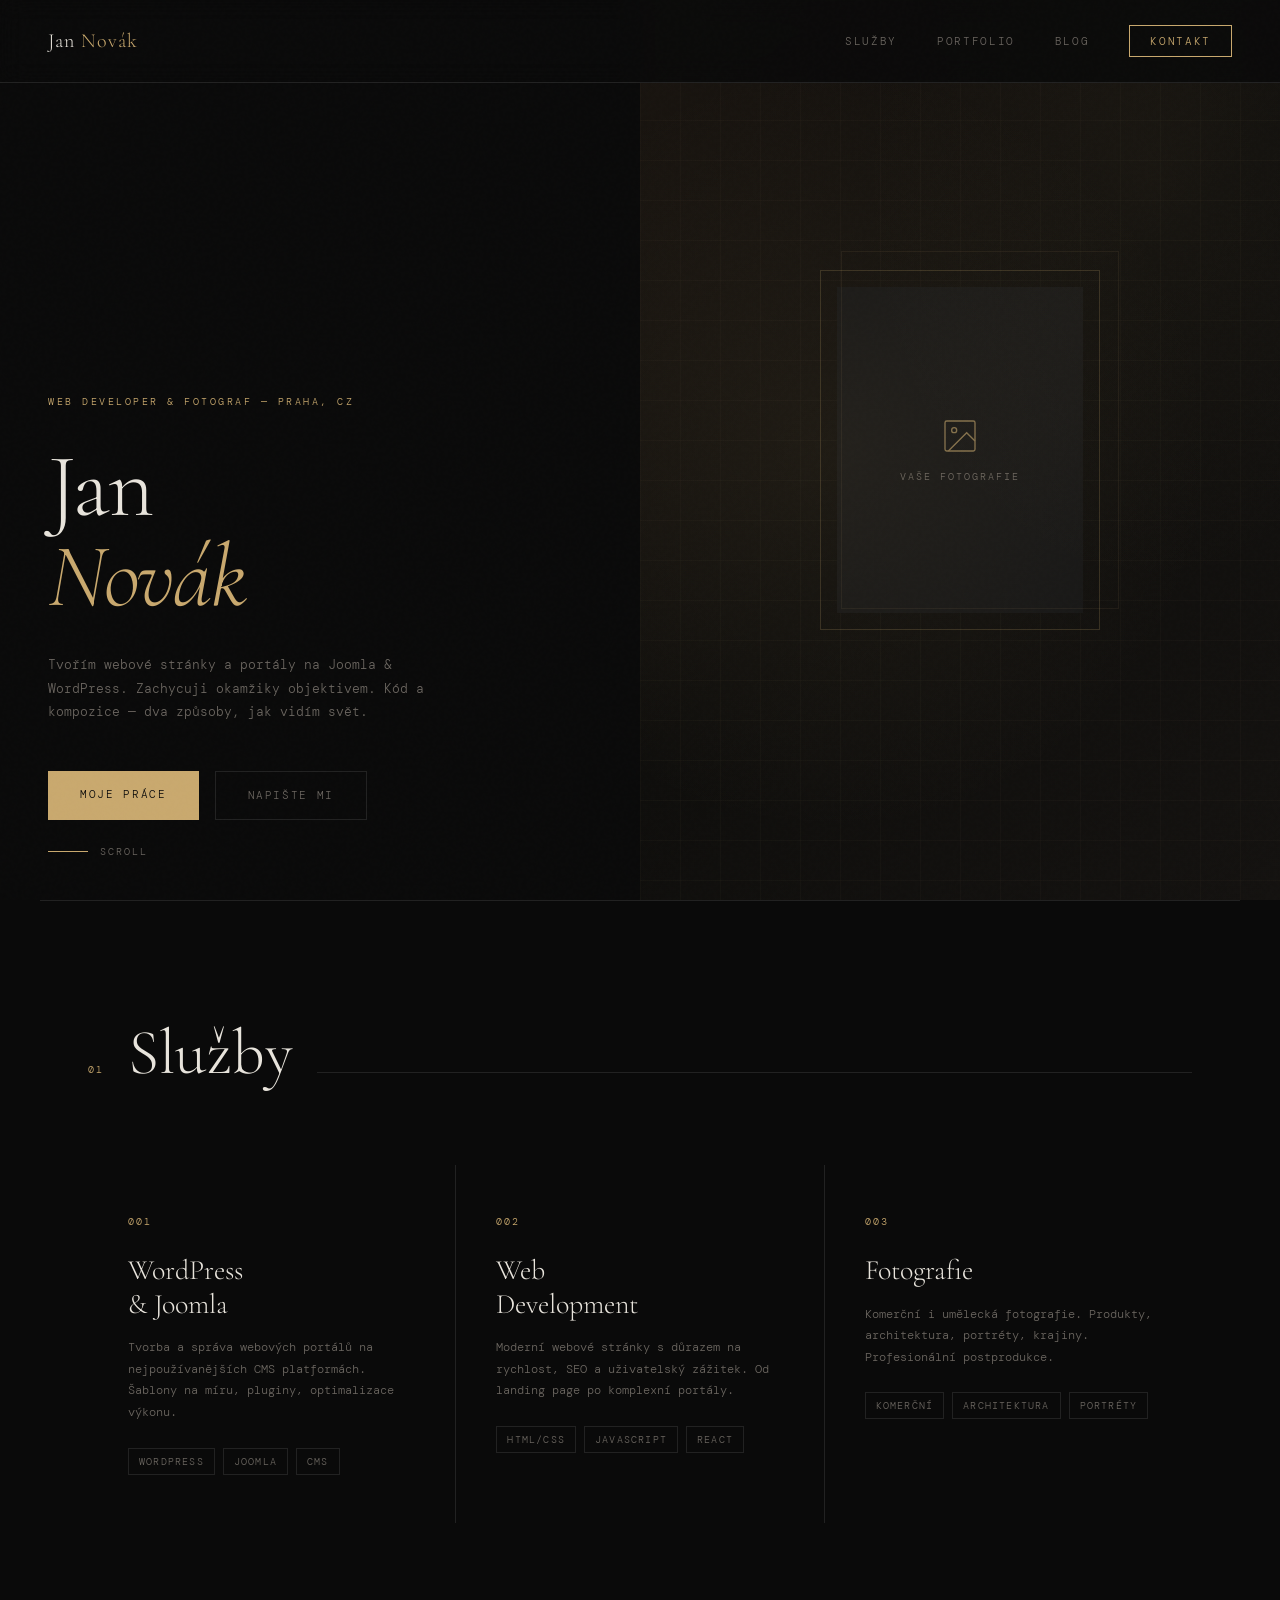
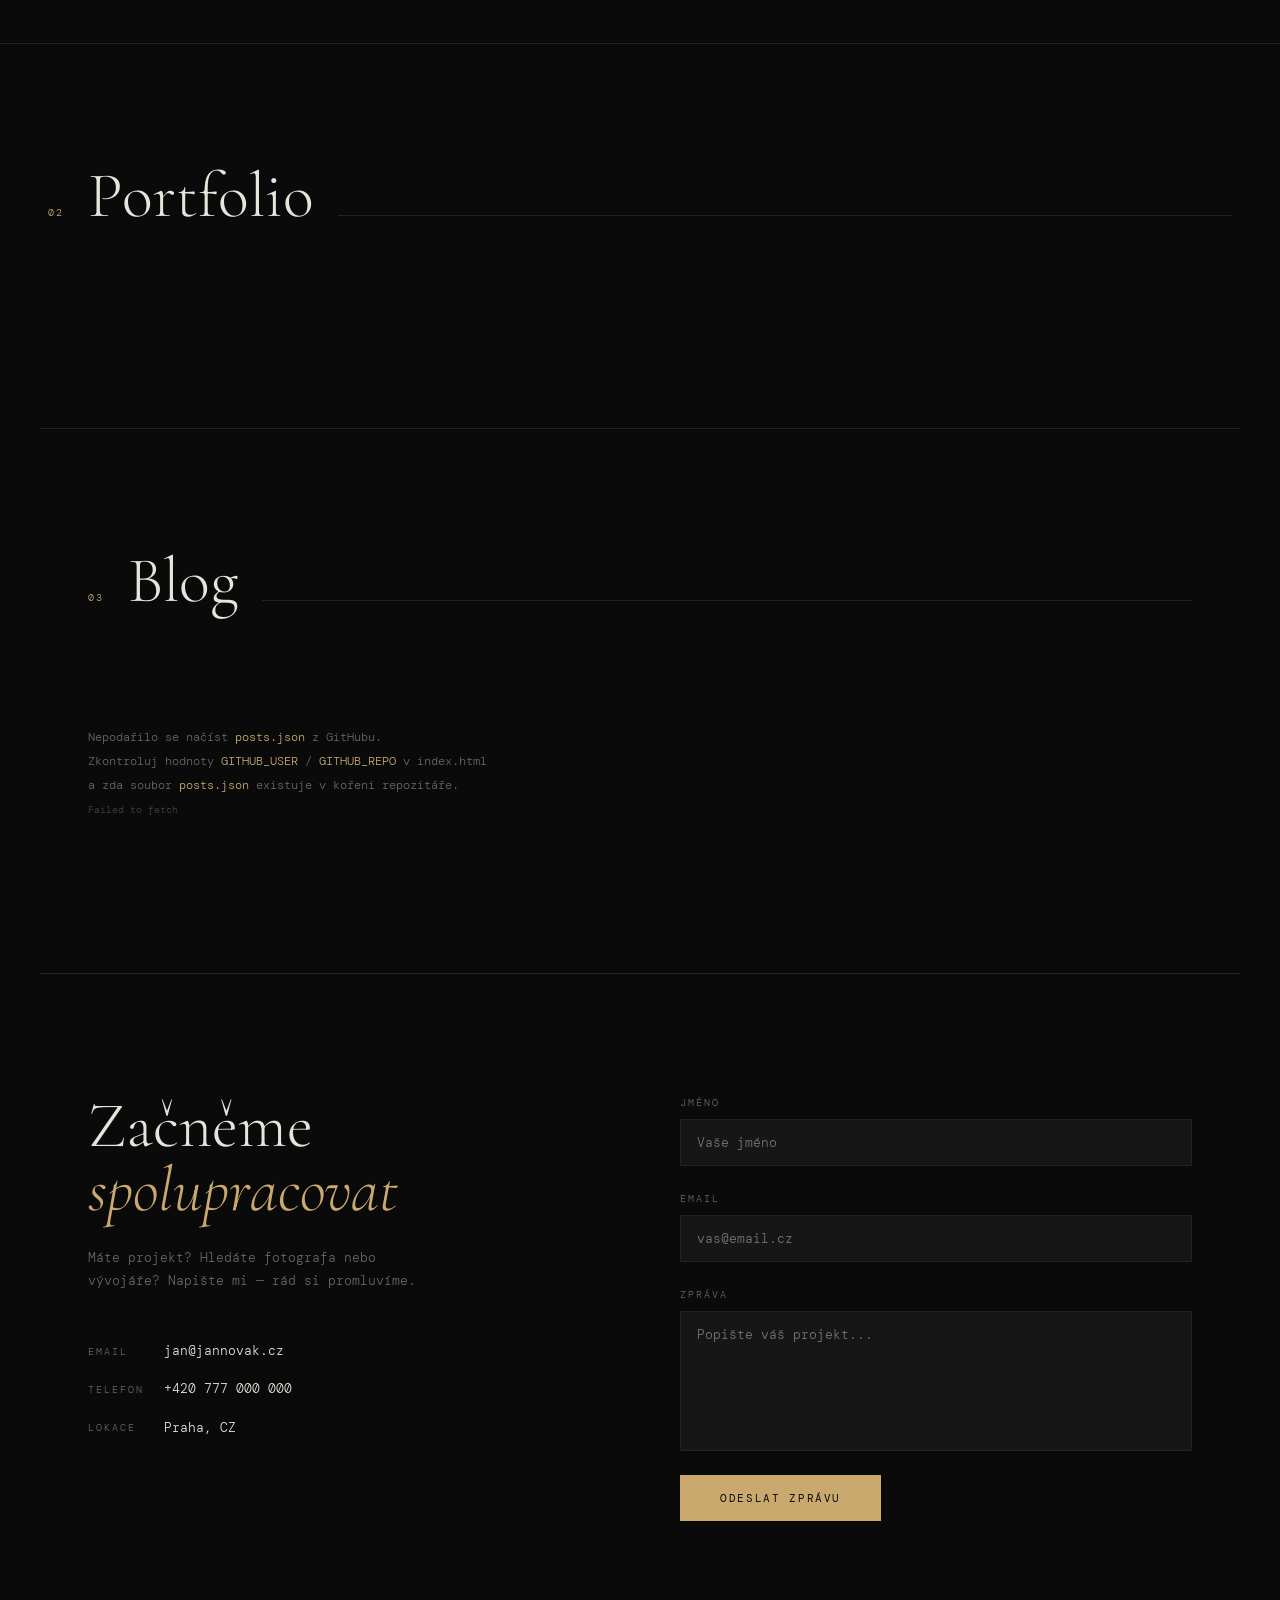
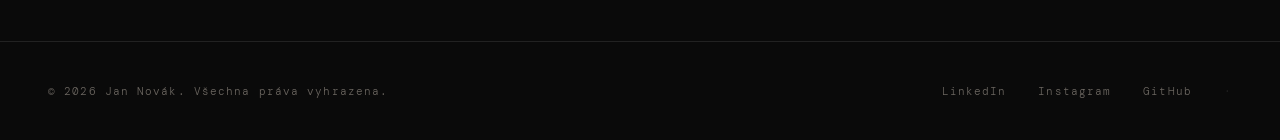
==== index.html @ 4401e2e6 "Optimalizace výkonu + go-to-top tlačítko - Google Fonts non-blocking (media=print trick + preload) —" ====
<!DOCTYPE html>
<html lang="cs">
<head>
<meta charset="UTF-8">
<meta name="viewport" content="width=device-width, initial-scale=1.0">
<title>Jan Novák — Web Developer & Fotograf</title>
<meta name="description" content="Jan Novák — webový vývojář, Joomla & WordPress specialista a fotograf.">
<link rel="preconnect" href="https://fonts.googleapis.com">
<link rel="preconnect" href="https://fonts.gstatic.com" crossorigin>
<link rel="preconnect" href="https://raw.githubusercontent.com" crossorigin>
<link rel="preload" as="style" href="https://fonts.googleapis.com/css2?family=Cormorant+Garamond:ital,wght@0,300;0,400;1,300&family=DM+Mono:wght@300;400&display=swap">
<link rel="stylesheet" href="https://fonts.googleapis.com/css2?family=Cormorant+Garamond:ital,wght@0,300;0,400;1,300&family=DM+Mono:wght@300;400&display=swap" media="print" onload="this.media='all'">
<noscript><link rel="stylesheet" href="https://fonts.googleapis.com/css2?family=Cormorant+Garamond:ital,wght@0,300;0,400;1,300&family=DM+Mono:wght@300;400&display=swap"></noscript>
<style>
  :root {
    --bg:#0a0a0a;--bg2:#111;--surface:#161616;--border:#222;
    --accent:#c9a96e;--accent2:#e8d5b0;--text:#e8e4dc;--muted:#6b6660;
    --serif:'Cormorant Garamond',Georgia,serif;--mono:'DM Mono',monospace;
  }
  *,*::before,*::after{box-sizing:border-box;margin:0;padding:0}
  html{scroll-behavior:smooth}
  body{background:var(--bg);color:var(--text);font-family:var(--mono);font-size:13px;font-weight:300;line-height:1.7;overflow-x:hidden}
  body::before{content:'';position:fixed;inset:0;background-image:url("data:image/svg+xml,%3Csvg viewBox='0 0 256 256' xmlns='http://www.w3.org/2000/svg'%3E%3Cfilter id='n'%3E%3CfeTurbulence type='fractalNoise' baseFrequency='0.9' numOctaves='4' stitchTiles='stitch'/%3E%3C/filter%3E%3Crect width='100%25' height='100%25' filter='url(%23n)' opacity='0.03'/%3E%3C/svg%3E");pointer-events:none;z-index:9999;opacity:.4}

  nav{position:fixed;top:0;left:0;right:0;z-index:100;display:flex;justify-content:space-between;align-items:center;padding:24px 48px;background:rgba(10,10,10,.9);backdrop-filter:blur(12px);border-bottom:1px solid var(--border);transition:padding .3s}
  .nav-logo{font-family:var(--serif);font-size:20px;font-weight:300;letter-spacing:.05em;color:var(--text);text-decoration:none}
  .nav-logo span{color:var(--accent)}
  .nav-links{display:flex;gap:40px;list-style:none}
  .nav-links a{color:var(--muted);text-decoration:none;font-size:11px;letter-spacing:.15em;text-transform:uppercase;transition:color .3s}
  .nav-links a:hover{color:var(--accent)}
  .nav-cta{color:var(--accent)!important;border:1px solid var(--accent)!important;padding:8px 20px}
  .nav-cta:hover{background:var(--accent)!important;color:var(--bg)!important}

  #hero{min-height:100vh;display:grid;grid-template-columns:1fr 1fr;position:relative;overflow:hidden}
  .hero-left{display:flex;flex-direction:column;justify-content:flex-end;padding:120px 64px 80px 48px;position:relative;z-index:2}
  .hero-tag{font-size:10px;letter-spacing:.25em;text-transform:uppercase;color:var(--accent);margin-bottom:32px;opacity:0;animation:fadeUp 1s ease .3s forwards}
  .hero-title{font-family:var(--serif);font-size:clamp(56px,7vw,96px);font-weight:300;line-height:1;letter-spacing:-.02em;opacity:0;animation:fadeUp 1s ease .5s forwards}
  .hero-title em{font-style:italic;color:var(--accent)}
  .hero-desc{margin-top:32px;max-width:400px;color:var(--muted);font-size:13px;line-height:1.8;opacity:0;animation:fadeUp 1s ease .7s forwards}
  .hero-actions{margin-top:48px;display:flex;gap:16px;opacity:0;animation:fadeUp 1s ease .9s forwards}
  .btn-primary{display:inline-block;padding:14px 32px;background:var(--accent);color:var(--bg);text-decoration:none;font-size:11px;letter-spacing:.15em;text-transform:uppercase;font-family:var(--mono);transition:background .3s,transform .2s;border:none;cursor:pointer}
  .btn-primary:hover{background:var(--accent2);transform:translateY(-2px)}
  .btn-ghost{display:inline-block;padding:14px 32px;border:1px solid var(--border);color:var(--muted);text-decoration:none;font-size:11px;letter-spacing:.15em;text-transform:uppercase;font-family:var(--mono);transition:border-color .3s,color .3s,transform .2s}
  .btn-ghost:hover{border-color:var(--accent);color:var(--accent);transform:translateY(-2px)}
  .hero-right{position:relative;overflow:hidden}
  .hero-img-placeholder{position:absolute;inset:0;background:linear-gradient(135deg,#1a1510,#0f0e0c,#141210);display:flex;align-items:center;justify-content:center}
  .hero-img-placeholder::after{content:'';position:absolute;inset:0;background:radial-gradient(ellipse at 30% 50%,rgba(201,169,110,.08),transparent 60%),radial-gradient(ellipse at 80% 20%,rgba(201,169,110,.05),transparent 40%)}
  .hero-grid-lines{position:absolute;inset:0;background-image:linear-gradient(rgba(201,169,110,.03) 1px,transparent 1px),linear-gradient(90deg,rgba(201,169,110,.03) 1px,transparent 1px);background-size:40px 40px;opacity:0;animation:fadeIn 2s ease 1s forwards}
  .hero-photo-frame{position:absolute;top:50%;left:50%;transform:translate(-50%,-50%);width:280px;height:360px;border:1px solid rgba(201,169,110,.2);display:flex;align-items:center;justify-content:center;opacity:0;animation:fadeIn 1s ease 1.2s forwards}
  .hero-photo-frame::before{content:'';position:absolute;top:-20px;right:-20px;width:100%;height:100%;border:1px solid rgba(201,169,110,.08)}
  .hero-photo-inner{width:calc(100% - 32px);height:calc(100% - 32px);background:var(--surface);display:flex;flex-direction:column;align-items:center;justify-content:center;gap:12px}
  .hero-photo-label{font-size:10px;letter-spacing:.2em;text-transform:uppercase;color:var(--muted)}
  .hero-scroll{position:absolute;bottom:40px;left:48px;display:flex;align-items:center;gap:12px;color:var(--muted);font-size:10px;letter-spacing:.2em;text-transform:uppercase;opacity:0;animation:fadeIn 1s ease 1.5s forwards}
  .scroll-line{width:40px;height:1px;background:var(--accent)}

  section{padding:120px 48px;max-width:1200px;margin:0 auto}
  .section-header{display:flex;align-items:baseline;gap:24px;margin-bottom:80px}
  .section-num{font-size:10px;letter-spacing:.2em;color:var(--accent)}
  .section-title{font-family:var(--serif);font-size:clamp(36px,5vw,64px);font-weight:300;line-height:1}
  .section-line{flex:1;height:1px;background:var(--border);margin-bottom:6px}

  #services{border-top:1px solid var(--border)}
  .services-grid{display:grid;grid-template-columns:repeat(3,1fr);gap:1px;background:var(--border)}
  .service-card{background:var(--bg);padding:48px 40px;position:relative;transition:background .3s;overflow:hidden}
  .service-card::before{content:'';position:absolute;bottom:0;left:0;width:0;height:1px;background:var(--accent);transition:width .4s}
  .service-card:hover{background:var(--surface)}
  .service-card:hover::before{width:100%}
  .service-num{font-size:10px;letter-spacing:.2em;color:var(--accent);margin-bottom:24px}
  .service-name{font-family:var(--serif);font-size:28px;font-weight:300;margin-bottom:16px;line-height:1.2}
  .service-desc{color:var(--muted);font-size:12px;line-height:1.8}
  .service-tags{margin-top:24px;display:flex;flex-wrap:wrap;gap:8px}
  .tag{font-size:10px;letter-spacing:.12em;text-transform:uppercase;padding:4px 10px;border:1px solid var(--border);color:var(--muted)}

  #portfolio{border-top:1px solid var(--border)}
  .portfolio-grid{display:grid;grid-template-columns:repeat(2,1fr);gap:2px}
  .portfolio-item{position:relative;aspect-ratio:4/3;background:var(--surface);overflow:hidden;cursor:pointer}
  .portfolio-item:first-child{grid-column:span 2;aspect-ratio:16/7}
  .portfolio-placeholder{position:absolute;inset:0;display:flex;align-items:center;justify-content:center;background:linear-gradient(135deg,#161410,#111010);transition:transform .6s cubic-bezier(.25,.46,.45,.94)}
  .portfolio-item:hover .portfolio-placeholder{transform:scale(1.03)}
  .portfolio-overlay{position:absolute;inset:0;background:rgba(10,10,10,.7);display:flex;flex-direction:column;justify-content:flex-end;padding:32px;opacity:0;transition:opacity .3s}
  .portfolio-item:hover .portfolio-overlay{opacity:1}
  .portfolio-label{font-size:10px;letter-spacing:.2em;text-transform:uppercase;color:var(--accent);margin-bottom:8px}
  .portfolio-name{font-family:var(--serif);font-size:28px;font-weight:300}
  .portfolio-icon{position:absolute;inset:0;display:flex;align-items:center;justify-content:center;color:var(--muted)}

  #blog{border-top:1px solid var(--border)}
  .blog-grid{display:grid;grid-template-columns:repeat(3,1fr);gap:40px}
  .blog-card{border-top:1px solid var(--border);padding-top:32px;position:relative;cursor:pointer;transition:border-color .3s}
  .blog-card::before{content:'';position:absolute;top:-1px;left:0;width:0;height:1px;background:var(--accent);transition:width .4s}
  .blog-card:hover{border-color:transparent}
  .blog-card:hover::before{width:100%}
  .blog-date{font-size:10px;letter-spacing:.15em;color:var(--accent);margin-bottom:8px}
  .blog-cat{display:inline-block;font-size:9px;letter-spacing:.15em;text-transform:uppercase;padding:3px 8px;border:1px solid var(--border);color:var(--muted);margin-left:8px}
  .blog-title{font-family:var(--serif);font-size:22px;font-weight:300;line-height:1.3;margin-bottom:12px;margin-top:12px}
  .blog-excerpt{color:var(--muted);font-size:12px;line-height:1.8}
  .blog-read{display:inline-flex;align-items:center;gap:8px;margin-top:20px;font-size:10px;letter-spacing:.15em;text-transform:uppercase;color:var(--accent);background:none;border:none;font-family:var(--mono);padding:0;cursor:pointer}
  .blog-arrow{width:20px;height:1px;background:var(--accent);position:relative;display:inline-block;transition:width .3s}
  .blog-card:hover .blog-arrow{width:32px}
  .blog-arrow::after{content:'';position:absolute;right:0;top:-3px;width:6px;height:6px;border-top:1px solid var(--accent);border-right:1px solid var(--accent);transform:rotate(45deg)}
  .blog-loading{color:var(--muted);font-size:12px;letter-spacing:.1em;padding:48px 0;display:flex;align-items:center;gap:12px;grid-column:1/-1}
  .blog-loading::before{content:'';display:inline-block;width:14px;height:14px;border:1px solid var(--border);border-top-color:var(--accent);border-radius:50%;animation:spin .8s linear infinite;flex-shrink:0}
  .blog-empty{color:var(--muted);font-size:13px;padding:48px 0;grid-column:1/-1}
  .blog-error{color:var(--muted);font-size:12px;padding:32px 0;line-height:2;grid-column:1/-1}
  .blog-error code{color:var(--accent);font-family:var(--mono)}
  .demo-notice{display:inline-block;margin-bottom:24px;font-size:10px;letter-spacing:.15em;text-transform:uppercase;padding:6px 14px;border:1px solid rgba(201,169,110,.3);color:var(--accent);background:rgba(201,169,110,.05);grid-column:1/-1}

  .modal-overlay{position:fixed;inset:0;background:rgba(0,0,0,.92);z-index:1000;display:flex;align-items:center;justify-content:center;opacity:0;pointer-events:none;transition:opacity .3s}
  .modal-overlay.open{opacity:1;pointer-events:all}
  .article-modal{background:var(--bg2);border:1px solid var(--border);width:90%;max-width:760px;max-height:88vh;display:flex;flex-direction:column;transform:translateY(20px);transition:transform .3s}
  .modal-overlay.open .article-modal{transform:translateY(0)}
  .modal-head{padding:32px 40px 24px;border-bottom:1px solid var(--border);display:flex;justify-content:space-between;align-items:flex-start;gap:16px}
  .modal-body{padding:32px 40px;overflow-y:auto}
  .modal-body p{color:var(--muted);font-size:13px;line-height:2;white-space:pre-line}
  .modal-meta{font-size:10px;letter-spacing:.15em;color:var(--accent);margin-bottom:12px}
  .modal-title{font-family:var(--serif);font-size:32px;font-weight:300;line-height:1.2}
  .close-btn{background:none;border:none;color:var(--muted);font-size:24px;cursor:pointer;line-height:1;flex-shrink:0;transition:color .2s}
  .close-btn:hover{color:var(--text)}

  #contact{border-top:1px solid var(--border)}
  .contact-inner{display:grid;grid-template-columns:1fr 1fr;gap:80px;align-items:start}
  .contact-left h2{font-family:var(--serif);font-size:clamp(40px,5vw,72px);font-weight:300;line-height:1;margin-bottom:24px}
  .contact-left h2 em{font-style:italic;color:var(--accent)}
  .contact-left p{color:var(--muted);font-size:13px;line-height:1.8;max-width:360px}
  .contact-info{margin-top:48px;display:flex;flex-direction:column;gap:16px}
  .contact-item{display:flex;gap:16px;align-items:center}
  .ci-label{font-size:10px;letter-spacing:.2em;text-transform:uppercase;color:var(--muted);width:60px;flex-shrink:0}
  .ci-value{color:var(--text);font-size:13px;text-decoration:none;transition:color .2s}
  .ci-value:hover{color:var(--accent)}
  .contact-form{display:flex;flex-direction:column;gap:24px}
  .form-group{display:flex;flex-direction:column;gap:8px}
  .form-label{font-size:10px;letter-spacing:.2em;text-transform:uppercase;color:var(--muted)}
  .form-input,.form-textarea{background:var(--surface);border:1px solid var(--border);color:var(--text);font-family:var(--mono);font-size:13px;font-weight:300;padding:14px 16px;outline:none;transition:border-color .3s;resize:none;width:100%}
  .form-input:focus,.form-textarea:focus{border-color:var(--accent)}
  .form-textarea{min-height:140px}
  .form-submit{align-self:flex-start;padding:16px 40px;background:var(--accent);color:var(--bg);border:none;font-family:var(--mono);font-size:11px;letter-spacing:.15em;text-transform:uppercase;cursor:pointer;transition:background .3s,transform .2s}
  .form-submit:hover{background:var(--accent2);transform:translateY(-2px)}

  footer{border-top:1px solid var(--border);padding:40px 48px;display:flex;justify-content:space-between;align-items:center}
  .footer-copy{font-size:11px;color:var(--muted);letter-spacing:.1em}
  .footer-links{display:flex;gap:32px}
  .footer-links a{font-size:11px;color:var(--muted);text-decoration:none;letter-spacing:.1em;transition:color .2s}
  .footer-links a:hover{color:var(--accent)}
  .footer-admin{color:var(--border)!important}
  .footer-admin:hover{color:var(--muted)!important}

  #back-top{position:fixed;bottom:32px;right:32px;width:44px;height:44px;background:var(--surface);border:1px solid var(--border);color:var(--muted);display:flex;align-items:center;justify-content:center;cursor:pointer;opacity:0;pointer-events:none;transform:translateY(10px);transition:opacity .3s,transform .3s,border-color .2s,color .2s;z-index:90;font-size:20px;line-height:1}
  #back-top.visible{opacity:1;pointer-events:all;transform:translateY(0)}
  #back-top:hover{border-color:var(--accent);color:var(--accent)}
  .pf-filters{display:flex;gap:8px;flex-wrap:wrap;margin-bottom:32px}
  .pf-btn{padding:6px 18px;border:1px solid var(--border);background:none;color:var(--muted);font-family:var(--mono);font-size:10px;letter-spacing:.12em;text-transform:uppercase;cursor:pointer;transition:all .2s}
  .pf-btn:hover,.pf-btn.active{border-color:var(--accent);color:var(--accent);background:rgba(201,169,110,.05)}
  .pf-loading{color:var(--muted);font-size:12px;letter-spacing:.1em;padding:48px 0;display:flex;align-items:center;gap:12px}
  .pf-loading::before{content:'';display:inline-block;width:14px;height:14px;border:1px solid var(--border);border-top-color:var(--accent);border-radius:50%;animation:spin .8s linear infinite;flex-shrink:0}
  .pf-empty{color:var(--muted);font-size:13px;padding:48px 0}
  .portfolio-item{cursor:pointer}
  .portfolio-bg{position:absolute;inset:0;background-size:cover;background-position:center;transition:transform .6s cubic-bezier(.25,.46,.45,.94)}
  .portfolio-item:hover .portfolio-bg{transform:scale(1.04)}
  @keyframes fadeUp{from{opacity:0;transform:translateY(20px)}to{opacity:1;transform:translateY(0)}}
  @keyframes fadeIn{from{opacity:0}to{opacity:1}}
  @keyframes spin{to{transform:rotate(360deg)}}
  .reveal{opacity:0;transform:translateY(30px);transition:opacity .8s ease,transform .8s ease}
  .reveal.visible{opacity:1;transform:translateY(0)}

  @media(max-width:900px){
    nav{padding:20px 24px}
    .nav-links{display:none}
    #hero{grid-template-columns:1fr}
    .hero-right{display:none}
    .hero-left{padding:120px 24px 80px}
    section{padding:80px 24px}
    .services-grid{grid-template-columns:1fr}
    .portfolio-grid{grid-template-columns:1fr}
    .portfolio-item:first-child{grid-column:span 1;aspect-ratio:4/3}
    .blog-grid{grid-template-columns:1fr}
    .contact-inner{grid-template-columns:1fr;gap:48px}
    footer{flex-direction:column;gap:16px;text-align:center}
    .article-modal{width:96%}
    .modal-head,.modal-body{padding:24px}
  }
</style>
</head>
<body>

<nav>
  <a href="#" class="nav-logo">Jan <span>Novák</span></a>
  <ul class="nav-links">
    <li><a href="#services">Služby</a></li>
    <li><a href="#portfolio">Portfolio</a></li>
    <li><a href="#blog">Blog</a></li>
    <li><a href="#contact" class="nav-cta">Kontakt</a></li>
  </ul>
</nav>

<section id="hero" style="max-width:100%;padding:0">
  <div class="hero-left">
    <p class="hero-tag">Web developer &amp; fotograf — Praha, CZ</p>
    <h1 class="hero-title">Jan<br><em>Novák</em></h1>
    <p class="hero-desc">Tvořím webové stránky a portály na Joomla &amp; WordPress. Zachycuji okamžiky objektivem. Kód a kompozice — dva způsoby, jak vidím svět.</p>
    <div class="hero-actions">
      <a href="#portfolio" class="btn-primary">Moje práce</a>
      <a href="#contact" class="btn-ghost">Napište mi</a>
    </div>
  </div>
  <div class="hero-right">
    <div class="hero-img-placeholder">
      <div class="hero-grid-lines"></div>
      <div class="hero-photo-frame">
        <div class="hero-photo-inner">
          <svg width="40" height="40" viewBox="0 0 24 24" fill="none" stroke="#c9a96e" stroke-width="0.8" opacity="0.6">
            <rect x="3" y="3" width="18" height="18" rx="1"/><circle cx="8.5" cy="8.5" r="1.5"/><polyline points="21,15 16,10 5,21"/>
          </svg>
          <p class="hero-photo-label">Vaše fotografie</p>
        </div>
      </div>
    </div>
  </div>
  <div class="hero-scroll"><span class="scroll-line"></span>Scroll</div>
</section>

<section id="services">
  <div class="section-header reveal">
    <span class="section-num">01</span>
    <h2 class="section-title">Služby</h2>
    <div class="section-line"></div>
  </div>
  <div class="services-grid reveal">
    <div class="service-card">
      <p class="service-num">001</p><h3 class="service-name">WordPress<br>&amp; Joomla</h3>
      <p class="service-desc">Tvorba a správa webových portálů na nejpoužívanějších CMS platformách. Šablony na míru, pluginy, optimalizace výkonu.</p>
      <div class="service-tags"><span class="tag">WordPress</span><span class="tag">Joomla</span><span class="tag">CMS</span></div>
    </div>
    <div class="service-card">
      <p class="service-num">002</p><h3 class="service-name">Web<br>Development</h3>
      <p class="service-desc">Moderní webové stránky s důrazem na rychlost, SEO a uživatelský zážitek. Od landing page po komplexní portály.</p>
      <div class="service-tags"><span class="tag">HTML/CSS</span><span class="tag">JavaScript</span><span class="tag">React</span></div>
    </div>
    <div class="service-card">
      <p class="service-num">003</p><h3 class="service-name">Foto&shy;grafie</h3>
      <p class="service-desc">Komerční i umělecká fotografie. Produkty, architektura, portréty, krajiny. Profesionální postprodukce.</p>
      <div class="service-tags"><span class="tag">Komerční</span><span class="tag">Architektura</span><span class="tag">Portréty</span></div>
    </div>
  </div>
</section>

<section id="portfolio" style="max-width:100%;padding-left:48px;padding-right:48px">
  <div style="max-width:1200px;margin:0 auto">
    <div class="section-header reveal">
      <span class="section-num">02</span>
      <h2 class="section-title">Portfolio</h2>
      <div class="section-line"></div>
    </div>
    <div id="pf-filters" class="pf-filters" style="display:none"></div>
    <div id="portfolio-grid" class="portfolio-grid">
      <p class="pf-loading">Načítám portfolio</p>
    </div>
  </div>
</section>

<section id="blog">
  <div class="section-header reveal">
    <span class="section-num">03</span>
    <h2 class="section-title">Blog</h2>
    <div class="section-line"></div>
  </div>
  <div id="blog-grid" class="blog-grid">
    <p class="blog-loading">Načítám články</p>
  </div>
</section>

<section id="contact">
  <div class="contact-inner reveal">
    <div class="contact-left">
      <h2>Začněme <em>spolupracovat</em></h2>
      <p>Máte projekt? Hledáte fotografa nebo vývojáře? Napište mi — rád si promluvíme.</p>
      <div class="contact-info">
        <div class="contact-item"><span class="ci-label">Email</span><a href="mailto:jan@jannovak.cz" class="ci-value">jan@jannovak.cz</a></div>
        <div class="contact-item"><span class="ci-label">Telefon</span><a href="tel:+420777000000" class="ci-value">+420 777 000 000</a></div>
        <div class="contact-item"><span class="ci-label">Lokace</span><span class="ci-value">Praha, CZ</span></div>
      </div>
    </div>
    <form class="contact-form" onsubmit="handleSubmit(event)">
      <div class="form-group"><label class="form-label">Jméno</label><input type="text" class="form-input" placeholder="Vaše jméno"></div>
      <div class="form-group"><label class="form-label">Email</label><input type="email" class="form-input" placeholder="vas@email.cz"></div>
      <div class="form-group"><label class="form-label">Zpráva</label><textarea class="form-textarea" placeholder="Popište váš projekt..."></textarea></div>
      <button type="submit" class="form-submit">Odeslat zprávu</button>
    </form>
  </div>
</section>

<footer>
  <p class="footer-copy">© 2026 Jan Novák. Všechna práva vyhrazena.</p>
  <div class="footer-links">
    <a href="#">LinkedIn</a><a href="#">Instagram</a><a href="#">GitHub</a>
    <a href="admin.html" class="footer-admin">·</a>
  </div>
</footer>

<button id="back-top" onclick="window.scrollTo({top:0,behavior:'smooth'})" aria-label="Zpět nahoru">↑</button>

<div class="modal-overlay" id="pf-modal" onclick="closePfModal(event)">
  <div class="article-modal" style="max-width:800px">
    <div id="pf-modal-img" style="width:100%;height:260px;background-size:cover;background-position:center;background-color:var(--surface);flex-shrink:0;display:none"></div>
    <div class="modal-head">
      <div><div class="modal-meta" id="pf-modal-tags"></div><h2 class="modal-title" id="pf-modal-title"></h2></div>
      <button class="close-btn" onclick="closePfModalBtn()">×</button>
    </div>
    <div class="modal-body">
      <p id="pf-modal-desc"></p>
      <div id="pf-modal-link-wrap" style="margin-top:24px;display:none">
        <a id="pf-modal-link" href="#" target="_blank" rel="noopener" class="btn-primary" style="display:inline-block">Zobrazit projekt →</a>
      </div>
    </div>
  </div>
</div>

<div class="modal-overlay" id="article-modal" onclick="closeArticle(event)">
  <div class="article-modal">
    <div class="modal-head">
      <div><div class="modal-meta" id="modal-meta"></div><h2 class="modal-title" id="modal-title"></h2></div>
      <button class="close-btn" onclick="closeArticleBtn()">×</button>
    </div>
    <div class="modal-body"><p id="modal-content"></p></div>
  </div>
</div>

<script>
// ╔══════════════════════════════════════════════════════════╗
// ║  KONFIGURACE — vyplň po nahrání na GitHub               ║
// ╚══════════════════════════════════════════════════════════╝
const GITHUB_USER = 'wertigocore';     // tvůj GitHub login
const GITHUB_REPO = 'wertigocore.github.io'; // název repozitáře
const POSTS_FILE      = 'posts.json';
const PORTFOLIO_FILE  = 'portfolio.json';
// ──────────────────────────────────────────────────────────

const configured = GITHUB_USER !== 'YOUR_USERNAME';

const RAW_URL           = `https://raw.githubusercontent.com/${GITHUB_USER}/${GITHUB_REPO}/main/${POSTS_FILE}`;
const PORTFOLIO_RAW_URL = `https://raw.githubusercontent.com/${GITHUB_USER}/${GITHUB_REPO}/main/${PORTFOLIO_FILE}`;

const MONTHS = ['ledna','února','března','dubna','května','června','července','srpna','září','října','listopadu','prosince'];
function fmtDate(s){ const d=new Date(s); return `${d.getDate()}. ${MONTHS[d.getMonth()]} ${d.getFullYear()}`; }

// Fallback ukázkové články pro lokální vývoj
const DEMO = [
  {id:1,title:"Jak optimalizovat WordPress pro rychlost",excerpt:"Praktický průvodce optimalizací — od výběru hostingu po lazyloading a cachování.",category:"WordPress",date:"2026-03-12",content:"Toto je ukázkový obsah. Po nastavení GitHub credentials se zobrazí vaše skutečné články z posts.json."},
  {id:2,title:"Zlatá hodinka — proč fotografovat při soumraku",excerpt:"Světlo ve zlaté hodince mění průměrnou fotografii v umělecké dílo.",category:"Fotografie",date:"2026-02-28",content:"Toto je ukázkový obsah. Po nastavení GitHub credentials se zobrazí vaše skutečné články z posts.json."},
  {id:3,title:"Joomla vs WordPress v roce 2026",excerpt:"Porovnání dvou CMS gigantů z pohledu vývojáře.",category:"CMS",date:"2026-02-05",content:"Toto je ukázkový obsah. Po nastavení GitHub credentials se zobrazí vaše skutečné články z posts.json."}
];

async function loadBlog(){
  const grid = document.getElementById('blog-grid');
  if(!configured){
    // Lokální demo — není připojeno ke GitHubu
    grid.innerHTML = '<div class="demo-notice">⚠ Demo režim — nastav GITHUB_USER a GITHUB_REPO v index.html</div>';
    renderCards(DEMO, grid, true);
    return;
  }
  try{
    // Cache bust po 5 minutách
    const v = Math.floor(Date.now()/60_000);
    const r = await fetch(`${RAW_URL}?v=${v}`, { cache: 'no-store' });
    if(!r.ok) throw new Error(`${r.status} ${r.statusText}`);
    const all = await r.json();
    const posts = all.filter(p=>p.status==='published').sort((a,b)=>new Date(b.date)-new Date(a.date));
    renderCards(posts, grid, false);
  }catch(e){
    grid.innerHTML = `
      <div class="blog-error">
        Nepodařilo se načíst <code>posts.json</code> z GitHubu.<br>
        Zkontroluj hodnoty <code>GITHUB_USER</code> / <code>GITHUB_REPO</code> v index.html<br>
        a zda soubor <code>posts.json</code> existuje v kořeni repozitáře.<br>
        <small style="opacity:.6">${e.message}</small>
      </div>`;
  }
}

function renderCards(posts, grid, append){
  if(!posts.length){
    if(!append) grid.innerHTML = '<p class="blog-empty">Zatím žádné publikované články.</p>';
    return;
  }
  const html = posts.map((p,i)=>`
    <article class="blog-card reveal" style="transition-delay:${i*.08}s"
      data-post='${JSON.stringify(p).replace(/'/g,"&#39;")}'>
      <div style="display:flex;align-items:baseline;flex-wrap:wrap;gap:4px">
        <span class="blog-date">${fmtDate(p.date)}</span>
        <span class="blog-cat">${p.category}</span>
      </div>
      <h3 class="blog-title">${p.title}</h3>
      <p class="blog-excerpt">${p.excerpt}</p>
      <button class="blog-read">Číst <span class="blog-arrow"></span></button>
    </article>`).join('');

  if(append) grid.innerHTML += html;
  else grid.innerHTML = html;

  grid.querySelectorAll('.blog-card').forEach(card=>{
    card.addEventListener('click',()=>{
      const p = JSON.parse(card.dataset.post);
      document.getElementById('modal-meta').textContent = `${fmtDate(p.date)} · ${p.category}`;
      document.getElementById('modal-title').textContent = p.title;
      document.getElementById('modal-content').textContent = p.content;
      document.getElementById('article-modal').classList.add('open');
      document.body.style.overflow='hidden';
    });
  });
  grid.querySelectorAll('.reveal').forEach(el=>observer.observe(el));
}

function closeArticle(e){ if(e.target===document.getElementById('article-modal')) closeArticleBtn(); }
function closeArticleBtn(){ document.getElementById('article-modal').classList.remove('open'); document.body.style.overflow=''; }
function closePfModal(e){ if(e.target===document.getElementById('pf-modal')) closePfModalBtn(); }
function closePfModalBtn(){ document.getElementById('pf-modal').classList.remove('open'); document.body.style.overflow=''; }
document.addEventListener('keydown',e=>{ if(e.key==='Escape'){ closeArticleBtn(); closePfModalBtn(); } });

// ── Portfolio ────────────────────────────────────────────────
let pfActiveTag='all';
let pfAllItems=[];

async function loadPortfolio(){
  const grid=document.getElementById('portfolio-grid');
  if(!configured){grid.innerHTML='';return;}
  try{
    const v=Math.floor(Date.now()/60_000);
    const r=await fetch(`${PORTFOLIO_RAW_URL}?v=${v}`,{cache:'no-store'});
    if(!r.ok)throw new Error(`${r.status}`);
    pfAllItems=(await r.json()).filter(p=>p.visible!==false);
    renderPfFilters();
    renderPfItems();
  }catch(e){
    grid.innerHTML=''; // portfolio není povinné — tiché selhání
  }
}

function renderPfFilters(){
  const el=document.getElementById('pf-filters');
  const tags=['all',...new Set(pfAllItems.flatMap(p=>p.tags||[]))].filter(Boolean);
  if(tags.length<=2){el.style.display='none';return;}
  el.style.display='flex';
  el.innerHTML=tags.map(t=>`<button class="pf-btn${t===pfActiveTag?' active':''}" onclick="pfFilter('${t.replace(/'/g,'&#39;')}')">${t==='all'?'Vše':t}</button>`).join('');
}

function pfFilter(tag){
  pfActiveTag=tag;
  document.querySelectorAll('.pf-btn').forEach(b=>b.classList.toggle('active',b.textContent.trim()===(tag==='all'?'Vše':tag)));
  renderPfItems();
}

function renderPfItems(){
  const grid=document.getElementById('portfolio-grid');
  const items=pfActiveTag==='all'?pfAllItems:pfAllItems.filter(p=>(p.tags||[]).includes(pfActiveTag));
  if(!items.length){grid.innerHTML='<p class="pf-empty">Žádné položky v této kategorii.</p>';return;}
  grid.innerHTML=items.map((p,i)=>`
    <div class="portfolio-item reveal" style="transition-delay:${i*.07}s" data-pf='${JSON.stringify(p).replace(/'/g,"&#39;")}'>
      <div class="portfolio-bg${p.image?'':' portfolio-placeholder'}" ${p.image?`data-bg="url(${p.image})"`:'style="background:linear-gradient(135deg,#1a1510,#0f0e0c)"'}>
        ${!p.image?'<div class="portfolio-icon"><svg width="36" height="36" viewBox="0 0 24 24" fill="none" stroke="currentColor" stroke-width="0.8"><rect x="3" y="3" width="18" height="18" rx="1"/><circle cx="8.5" cy="8.5" r="1.5"/><polyline points="21,15 16,10 5,21"/></svg></div>':''}
      </div>
      <div class="portfolio-overlay">
        <p class="portfolio-label">${(p.tags||[]).join(' · ')}</p>
        <h3 class="portfolio-name">${p.title}</h3>
      </div>
    </div>`).join('');
  grid.querySelectorAll('.portfolio-item').forEach(card=>{
    card.addEventListener('click',()=>{
      const p=JSON.parse(card.dataset.pf);
      const imgEl=document.getElementById('pf-modal-img');
      if(p.image){imgEl.style.backgroundImage=`url(${p.image})`;imgEl.style.display='block';}
      else{imgEl.style.display='none';}
      document.getElementById('pf-modal-tags').textContent=(p.tags||[]).join(' · ');
      document.getElementById('pf-modal-title').textContent=p.title;
      document.getElementById('pf-modal-desc').textContent=p.description||'';
      const lw=document.getElementById('pf-modal-link-wrap');
      if(p.link){lw.style.display='block';document.getElementById('pf-modal-link').href=p.link;}
      else{lw.style.display='none';}
      document.getElementById('pf-modal').classList.add('open');
      document.body.style.overflow='hidden';
    });
  });
  grid.querySelectorAll('.reveal').forEach(el=>observer.observe(el));
}

const observer = new IntersectionObserver(entries=>{
  entries.forEach(e=>{
    if(e.isIntersecting){
      e.target.classList.add('visible');
      const lazyBg=e.target.querySelector('[data-bg]');
      if(lazyBg){lazyBg.style.backgroundImage=lazyBg.dataset.bg;delete lazyBg.dataset.bg;}
      observer.unobserve(e.target);
    }
  });
},{threshold:.1,rootMargin:'300px 0px'});
document.querySelectorAll('.reveal').forEach(el=>observer.observe(el));

window.addEventListener('scroll',()=>{
  document.querySelector('nav').style.padding = window.scrollY>60?'14px 48px':'24px 48px';
  document.getElementById('back-top').classList.toggle('visible', window.scrollY>500);
},{passive:true});

function handleSubmit(e){
  e.preventDefault();
  const btn=e.target.querySelector('.form-submit');
  btn.textContent='Odesláno ✓';btn.style.background='#4a7c59';
  setTimeout(()=>{ btn.textContent='Odeslat zprávu';btn.style.background='';e.target.reset(); },3000);
}

loadBlog();
loadPortfolio();
</script>
</body>
</html>
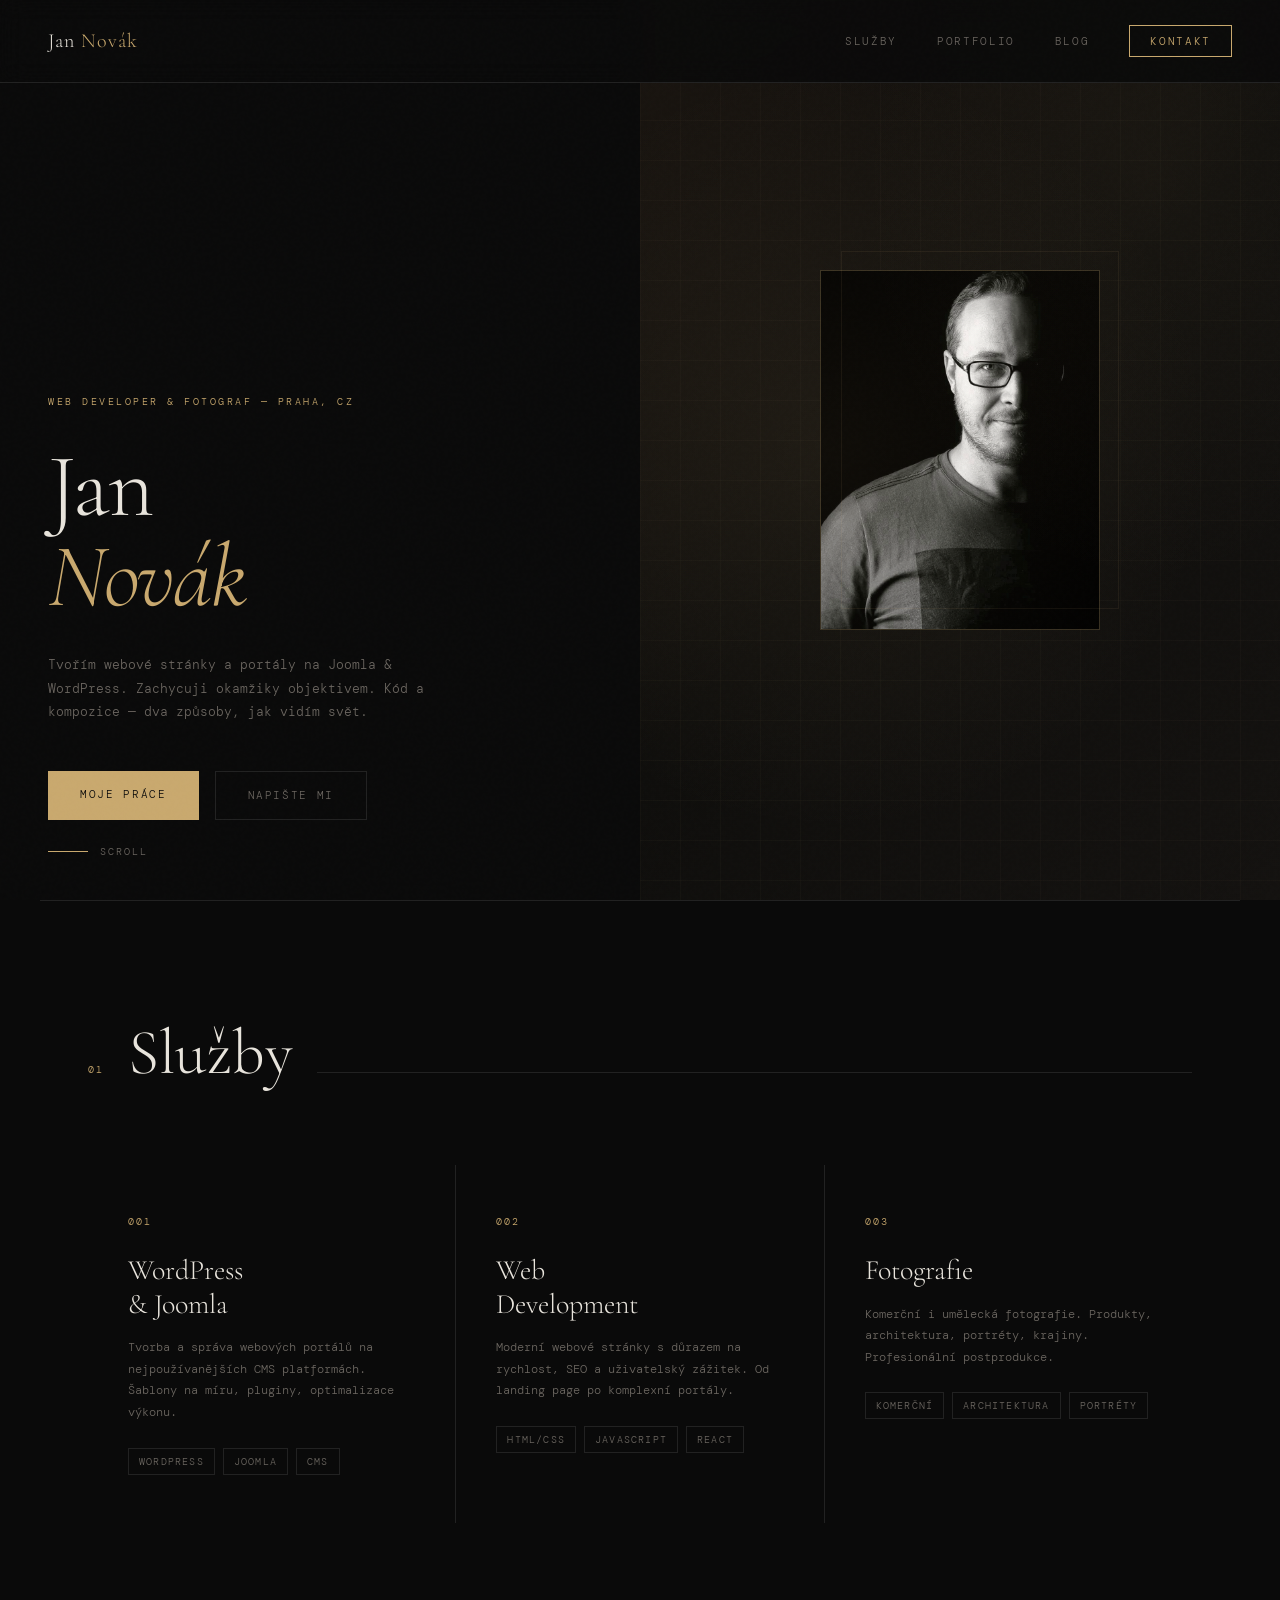
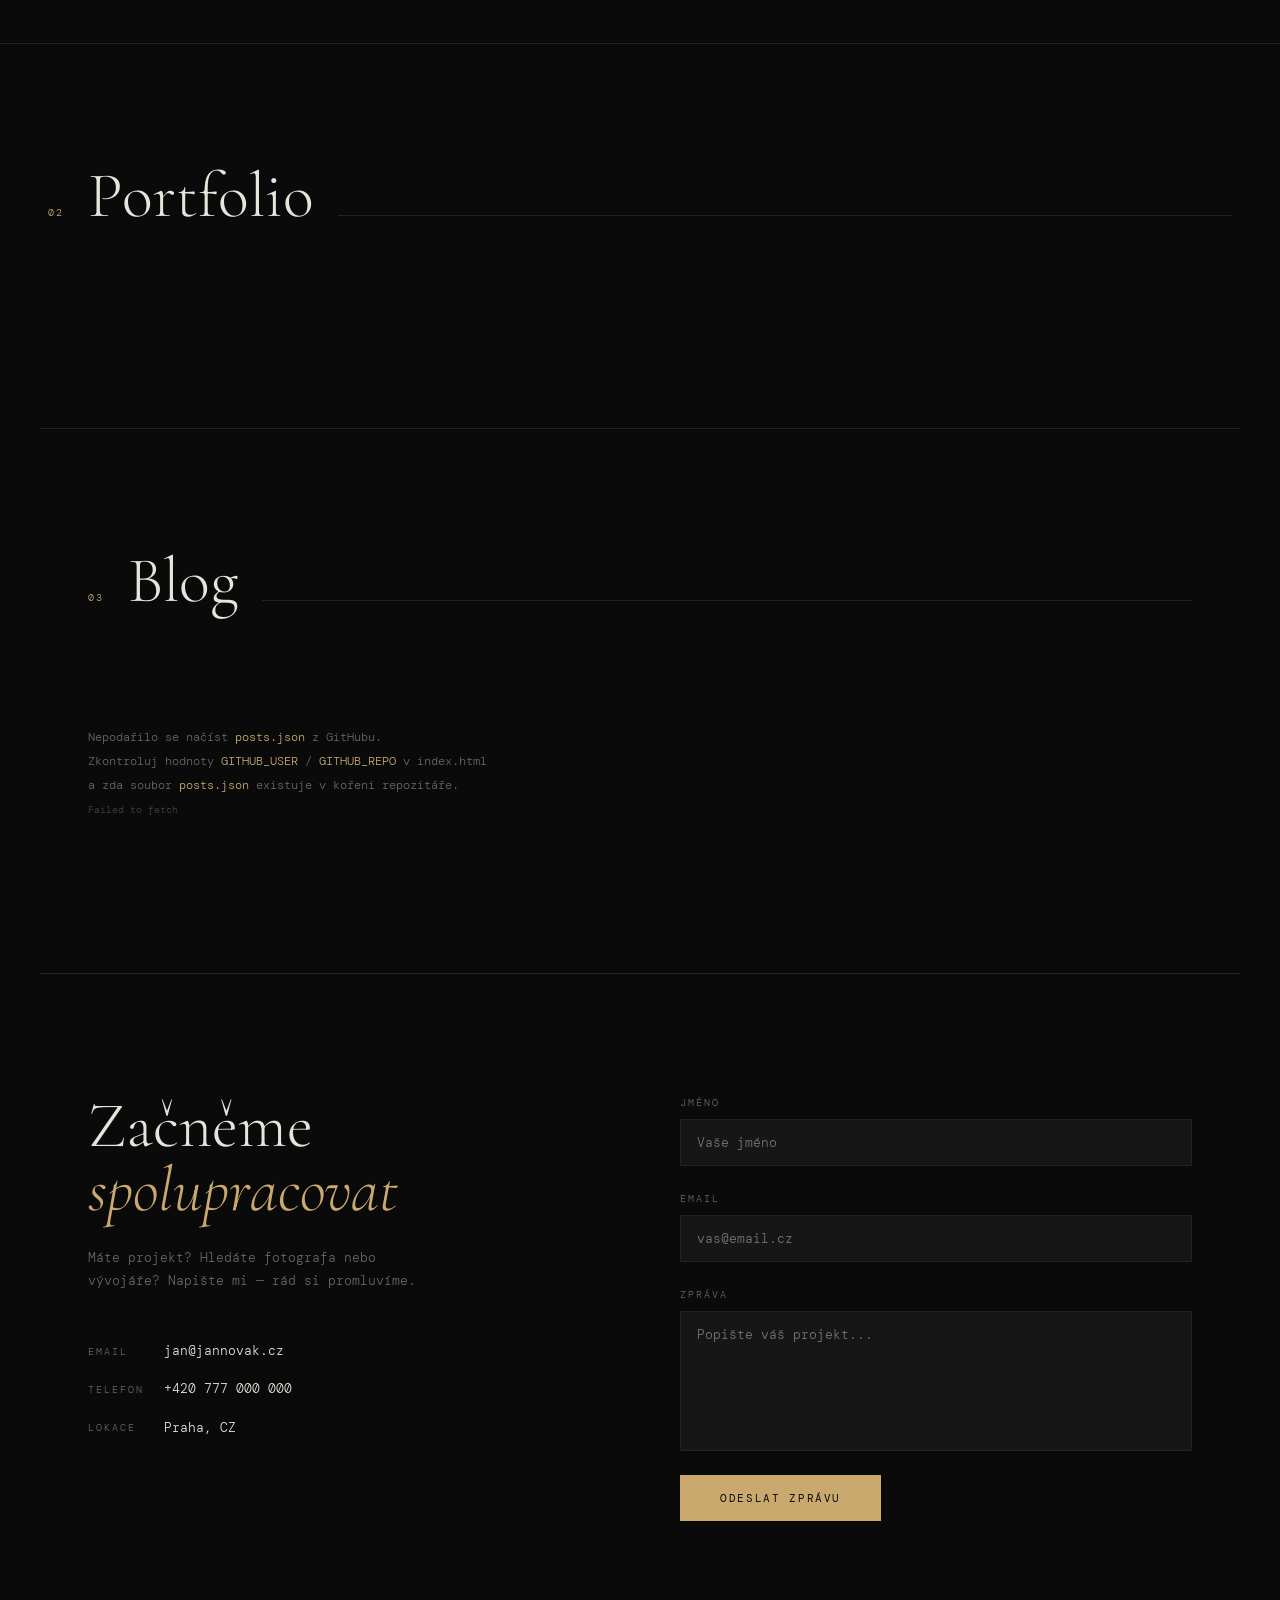
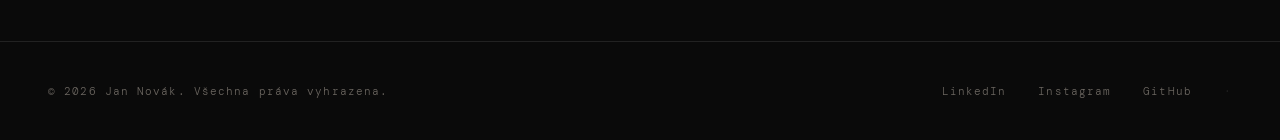
==== commit b852315e: "Přidání profilové fotografie do hero sekce - images/photo.jpg — profilová fotka (BW portrét) - fetch" ====
--- a/index.html
+++ b/index.html
@@ -205,12 +205,9 @@
     <div class="hero-img-placeholder">
       <div class="hero-grid-lines"></div>
       <div class="hero-photo-frame">
-        <div class="hero-photo-inner">
-          <svg width="40" height="40" viewBox="0 0 24 24" fill="none" stroke="#c9a96e" stroke-width="0.8" opacity="0.6">
-            <rect x="3" y="3" width="18" height="18" rx="1"/><circle cx="8.5" cy="8.5" r="1.5"/><polyline points="21,15 16,10 5,21"/>
-          </svg>
-          <p class="hero-photo-label">Vaše fotografie</p>
-        </div>
+        <img src="images/photo.jpg" alt="Jan Novák" width="248" height="328"
+          fetchpriority="high" decoding="async"
+          style="width:100%;height:100%;object-fit:cover;display:block">
       </div>
     </div>
   </div>
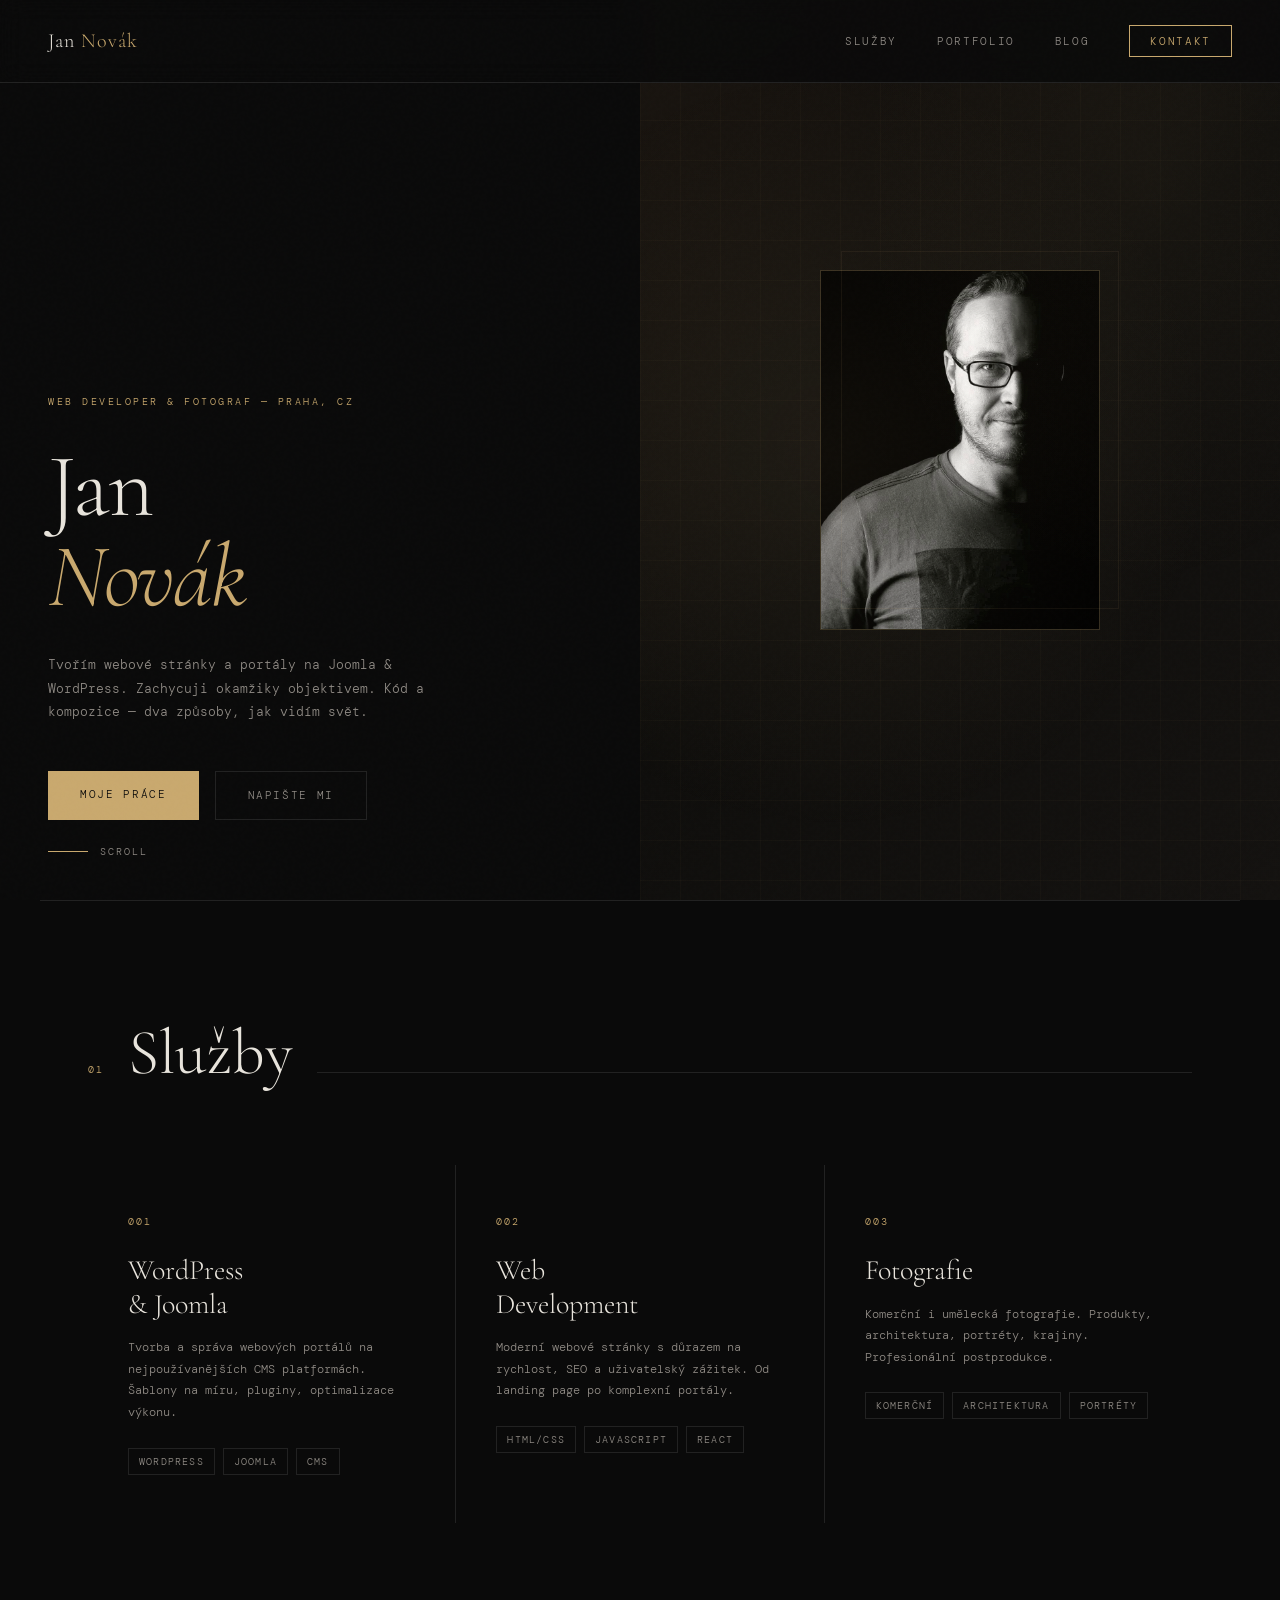
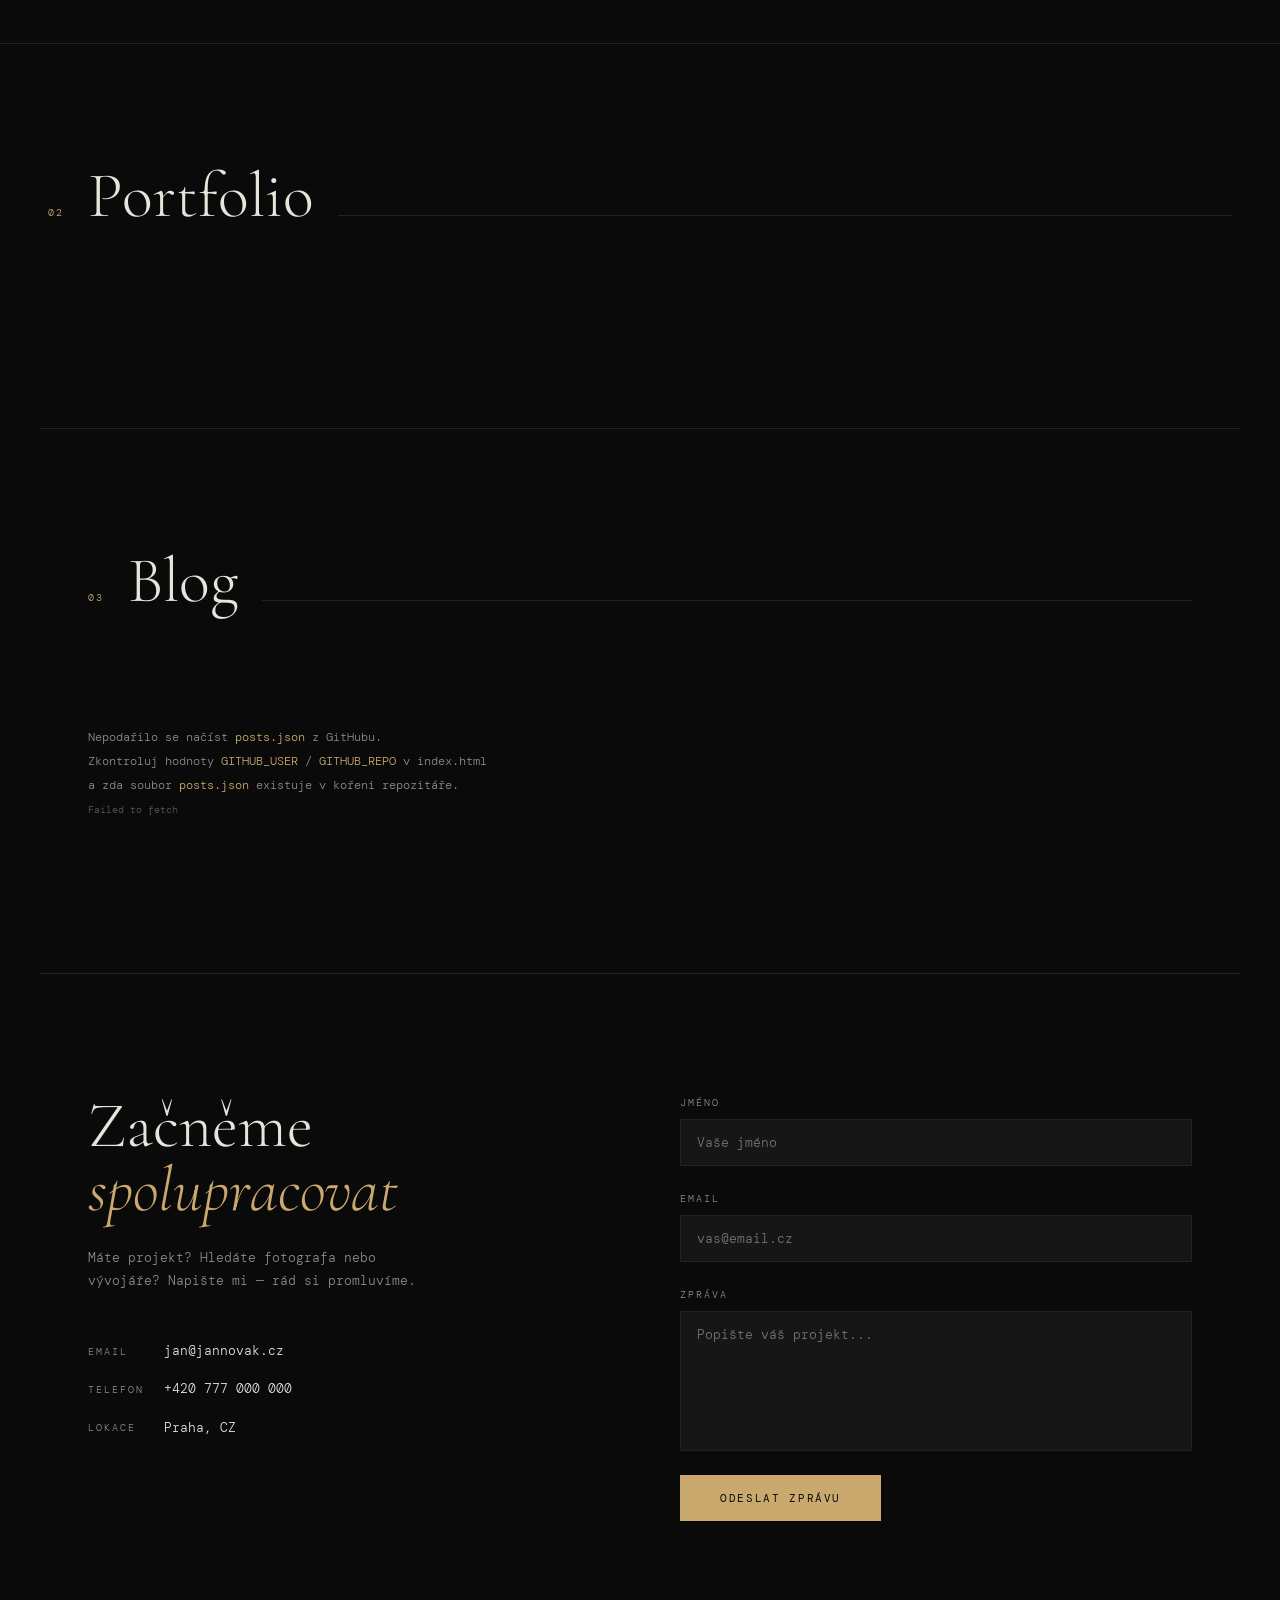
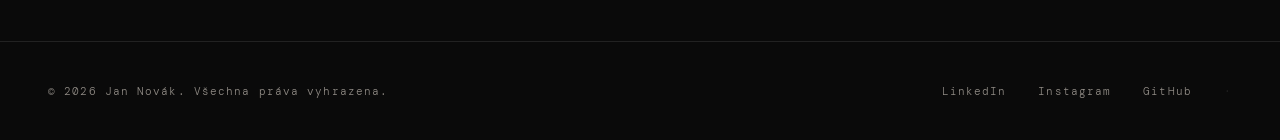
==== commit 9be2cf01: "Mobilní navigace, fotka a čitelnější text - Hamburger menu: animovaná ikona → fullscreen overlay s v" ====
--- a/index.html
+++ b/index.html
@@ -14,7 +14,7 @@
 <style>
   :root {
     --bg:#0a0a0a;--bg2:#111;--surface:#161616;--border:#222;
-    --accent:#c9a96e;--accent2:#e8d5b0;--text:#e8e4dc;--muted:#6b6660;
+    --accent:#c9a96e;--accent2:#e8d5b0;--text:#e8e4dc;--muted:#908b85;
     --serif:'Cormorant Garamond',Georgia,serif;--mono:'DM Mono',monospace;
   }
   *,*::before,*::after{box-sizing:border-box;margin:0;padding:0}
@@ -161,21 +161,39 @@
   .reveal{opacity:0;transform:translateY(30px);transition:opacity .8s ease,transform .8s ease}
   .reveal.visible{opacity:1;transform:translateY(0)}
 
+  .nav-burger{display:none;background:none;border:none;cursor:pointer;padding:4px;flex-direction:column;gap:5px;z-index:101;position:relative}
+  .nav-burger span{display:block;width:22px;height:1px;background:var(--text);transition:transform .3s,opacity .3s}
+  .nav-burger.open span:nth-child(1){transform:translateY(6px) rotate(45deg)}
+  .nav-burger.open span:nth-child(2){opacity:0}
+  .nav-burger.open span:nth-child(3){transform:translateY(-6px) rotate(-45deg)}
+  .mobile-menu{position:fixed;inset:0;background:rgba(10,10,10,.97);z-index:100;display:flex;flex-direction:column;align-items:center;justify-content:center;gap:40px;opacity:0;pointer-events:none;transition:opacity .3s}
+  .mobile-menu.open{opacity:1;pointer-events:all}
+  .mobile-menu a{font-family:var(--serif);font-size:42px;font-weight:300;color:var(--text);text-decoration:none;letter-spacing:.02em;transition:color .2s}
+  .mobile-menu a:hover,.mobile-menu a:active{color:var(--accent)}
+  .mobile-menu .mob-cta{color:var(--accent)!important}
+
   @media(max-width:900px){
+    body{font-size:14px;line-height:1.75}
     nav{padding:20px 24px}
     .nav-links{display:none}
-    #hero{grid-template-columns:1fr}
-    .hero-right{display:none}
-    .hero-left{padding:120px 24px 80px}
-    section{padding:80px 24px}
+    .nav-burger{display:flex}
+    #hero{grid-template-columns:1fr;grid-template-rows:auto auto}
+    .hero-right{display:block;height:340px;order:0}
+    .hero-photo-frame{width:200px;height:264px}
+    .hero-photo-frame::before{display:none}
+    .hero-left{padding:48px 24px 64px;order:1}
+    .hero-title{font-size:clamp(52px,14vw,72px)}
+    section{padding:72px 24px}
     .services-grid{grid-template-columns:1fr}
     .portfolio-grid{grid-template-columns:1fr}
     .portfolio-item:first-child{grid-column:span 1;aspect-ratio:4/3}
     .blog-grid{grid-template-columns:1fr}
+    .blog-excerpt{font-size:13px}
     .contact-inner{grid-template-columns:1fr;gap:48px}
     footer{flex-direction:column;gap:16px;text-align:center}
     .article-modal{width:96%}
-    .modal-head,.modal-body{padding:24px}
+    .modal-head,.modal-body{padding:20px 24px}
+    #back-top{bottom:20px;right:20px;width:40px;height:40px}
   }
 </style>
 </head>
@@ -189,7 +207,17 @@
     <li><a href="#blog">Blog</a></li>
     <li><a href="#contact" class="nav-cta">Kontakt</a></li>
   </ul>
+  <button class="nav-burger" id="nav-burger" aria-label="Menu" onclick="toggleMobileMenu()">
+    <span></span><span></span><span></span>
+  </button>
 </nav>
+
+<div class="mobile-menu" id="mobile-menu">
+  <a href="#services" onclick="closeMobileMenu()">Služby</a>
+  <a href="#portfolio" onclick="closeMobileMenu()">Portfolio</a>
+  <a href="#blog" onclick="closeMobileMenu()">Blog</a>
+  <a href="#contact" onclick="closeMobileMenu()" class="mob-cta">Kontakt</a>
+</div>
 
 <section id="hero" style="max-width:100%;padding:0">
   <div class="hero-left">
@@ -296,7 +324,7 @@
 
 <div class="modal-overlay" id="pf-modal" onclick="closePfModal(event)">
   <div class="article-modal" style="max-width:800px">
-    <div id="pf-modal-img" style="width:100%;height:260px;background-size:cover;background-position:center;background-color:var(--surface);flex-shrink:0;display:none"></div>
+    <img id="pf-modal-img" alt="" loading="lazy" style="width:100%;max-height:420px;object-fit:cover;flex-shrink:0;display:none;background:var(--surface)">
     <div class="modal-head">
       <div><div class="modal-meta" id="pf-modal-tags"></div><h2 class="modal-title" id="pf-modal-title"></h2></div>
       <button class="close-btn" onclick="closePfModalBtn()">×</button>
@@ -405,11 +433,22 @@
   grid.querySelectorAll('.reveal').forEach(el=>observer.observe(el));
 }
 
+function toggleMobileMenu(){
+  const open=document.getElementById('mobile-menu').classList.toggle('open');
+  document.getElementById('nav-burger').classList.toggle('open',open);
+  document.body.style.overflow=open?'hidden':'';
+}
+function closeMobileMenu(){
+  document.getElementById('mobile-menu').classList.remove('open');
+  document.getElementById('nav-burger').classList.remove('open');
+  document.body.style.overflow='';
+}
+
 function closeArticle(e){ if(e.target===document.getElementById('article-modal')) closeArticleBtn(); }
 function closeArticleBtn(){ document.getElementById('article-modal').classList.remove('open'); document.body.style.overflow=''; }
 function closePfModal(e){ if(e.target===document.getElementById('pf-modal')) closePfModalBtn(); }
 function closePfModalBtn(){ document.getElementById('pf-modal').classList.remove('open'); document.body.style.overflow=''; }
-document.addEventListener('keydown',e=>{ if(e.key==='Escape'){ closeArticleBtn(); closePfModalBtn(); } });
+document.addEventListener('keydown',e=>{ if(e.key==='Escape'){ closeArticleBtn(); closePfModalBtn(); closeMobileMenu(); } });
 
 // ── Portfolio ────────────────────────────────────────────────
 let pfActiveTag='all';
@@ -462,8 +501,8 @@
     card.addEventListener('click',()=>{
       const p=JSON.parse(card.dataset.pf);
       const imgEl=document.getElementById('pf-modal-img');
-      if(p.image){imgEl.style.backgroundImage=`url(${p.image})`;imgEl.style.display='block';}
-      else{imgEl.style.display='none';}
+      if(p.image){imgEl.src=p.image;imgEl.alt=p.title;imgEl.style.display='block';}
+      else{imgEl.src='';imgEl.style.display='none';}
       document.getElementById('pf-modal-tags').textContent=(p.tags||[]).join(' · ');
       document.getElementById('pf-modal-title').textContent=p.title;
       document.getElementById('pf-modal-desc').textContent=p.description||'';
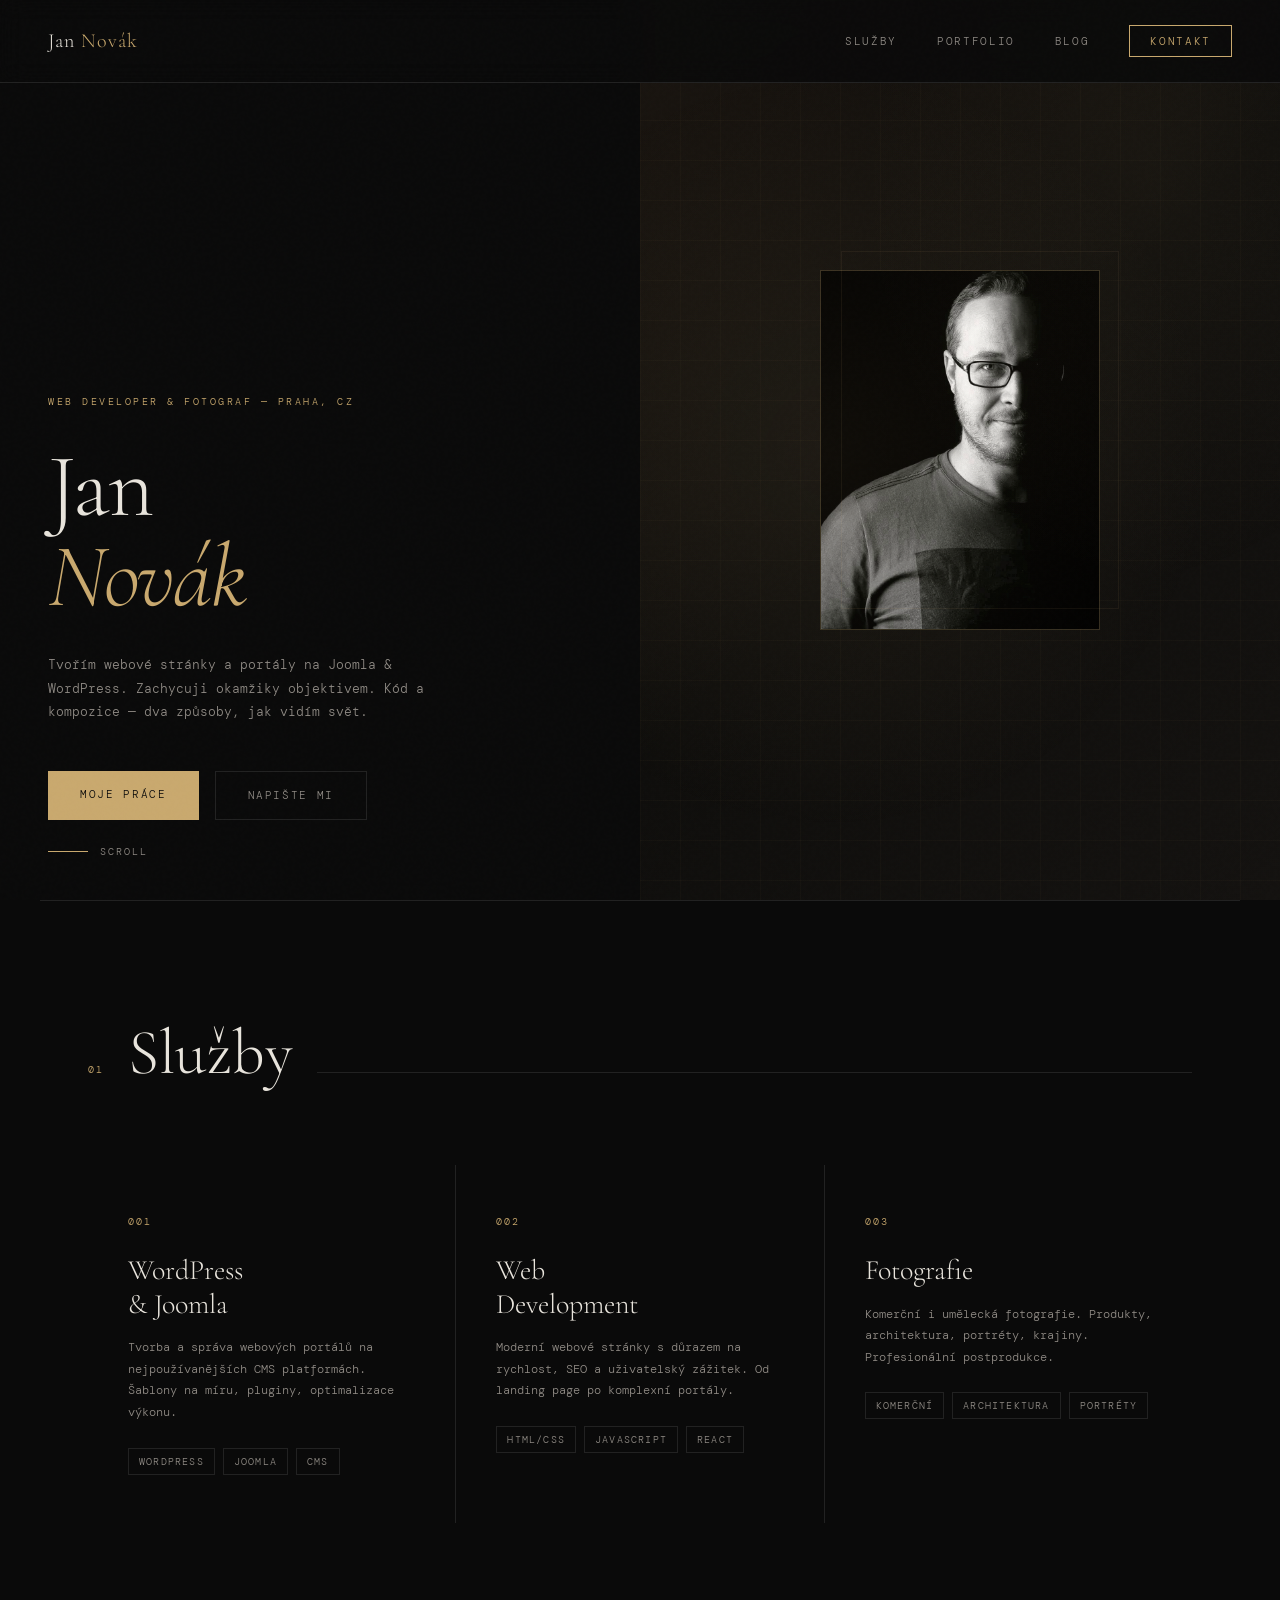
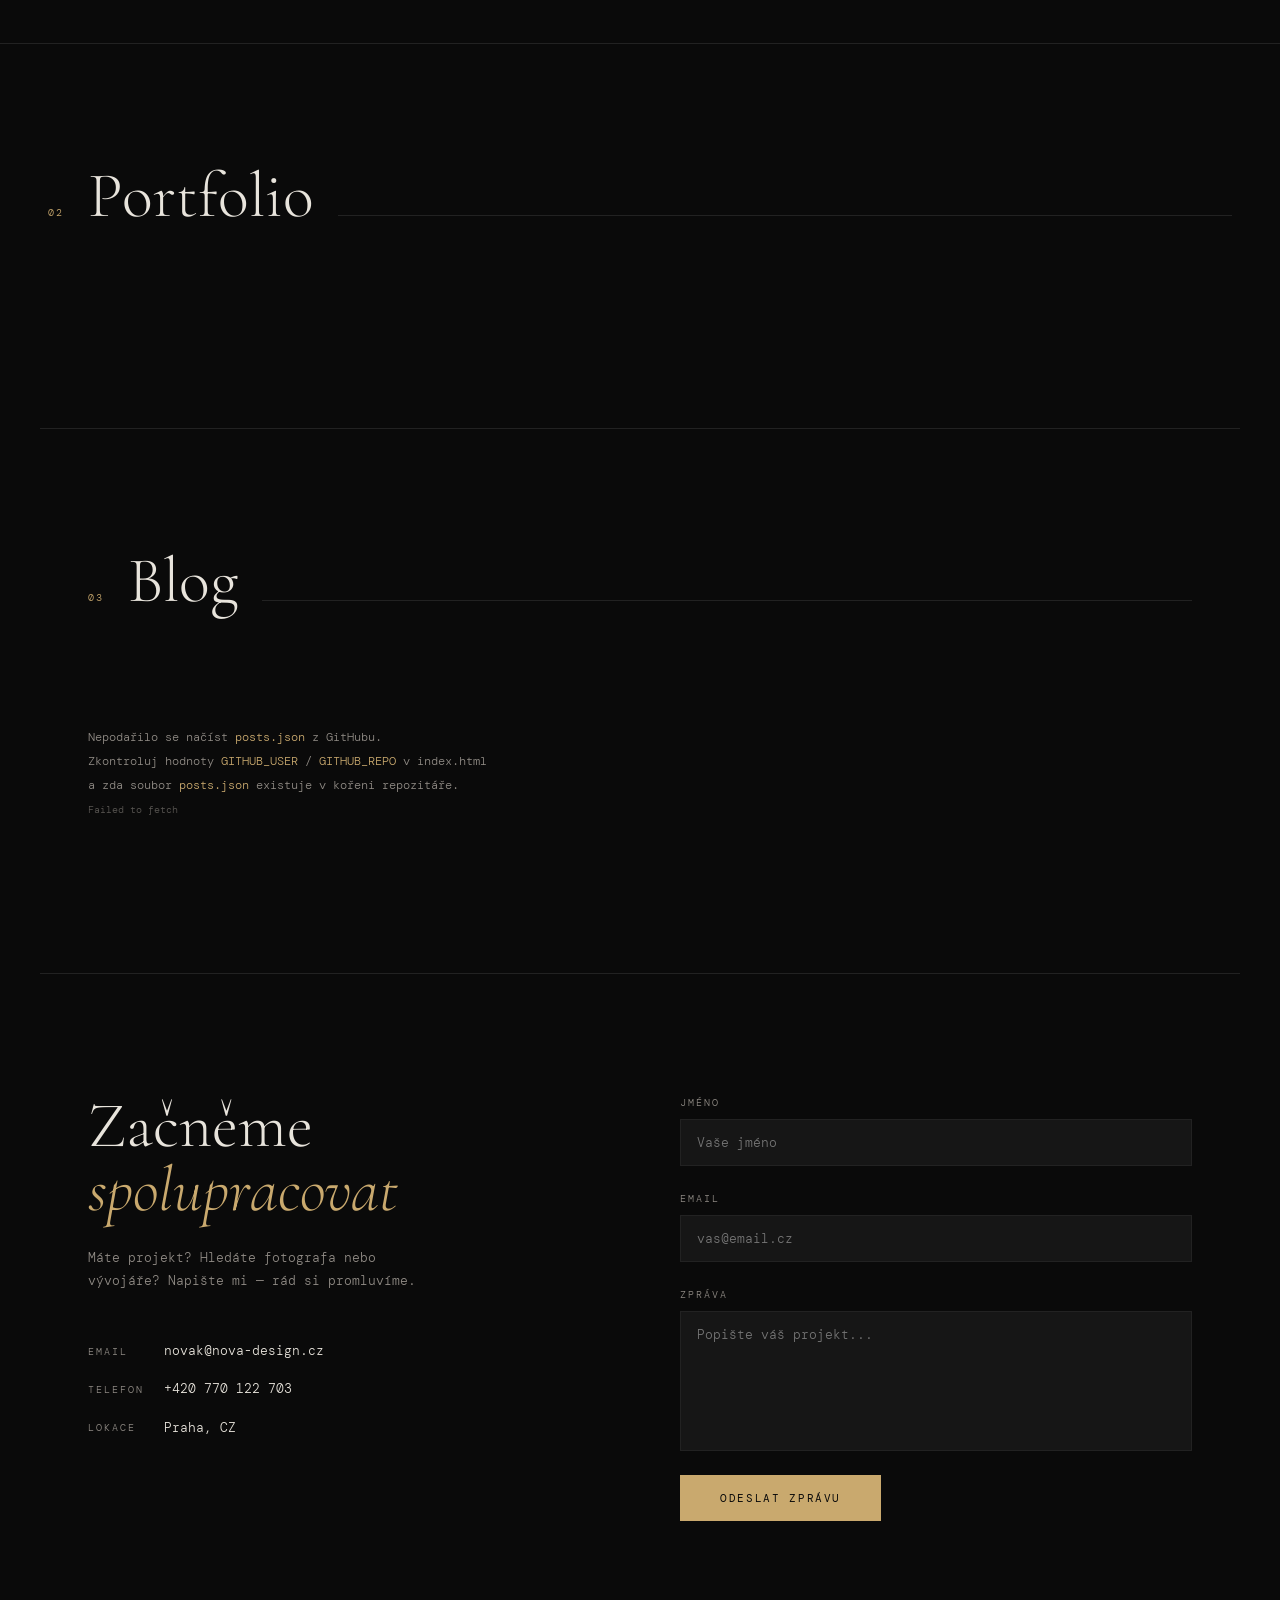
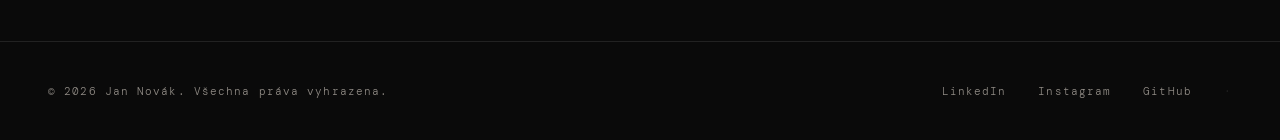
==== commit 3e583d70: "Aktualizace kontaktních údajů — změna emailu a telefonního čísla" ====
--- a/index.html
+++ b/index.html
@@ -178,10 +178,10 @@
     .nav-links{display:none}
     .nav-burger{display:flex}
     #hero{grid-template-columns:1fr;grid-template-rows:auto auto}
-    .hero-right{display:block;height:340px;order:0}
+    .hero-left{padding:110px 24px 48px;order:1}
+    .hero-right{display:block;height:300px;order:2}
     .hero-photo-frame{width:200px;height:264px}
     .hero-photo-frame::before{display:none}
-    .hero-left{padding:48px 24px 64px;order:1}
     .hero-title{font-size:clamp(52px,14vw,72px)}
     section{padding:72px 24px}
     .services-grid{grid-template-columns:1fr}
@@ -298,8 +298,8 @@
       <h2>Začněme <em>spolupracovat</em></h2>
       <p>Máte projekt? Hledáte fotografa nebo vývojáře? Napište mi — rád si promluvíme.</p>
       <div class="contact-info">
-        <div class="contact-item"><span class="ci-label">Email</span><a href="mailto:jan@jannovak.cz" class="ci-value">jan@jannovak.cz</a></div>
-        <div class="contact-item"><span class="ci-label">Telefon</span><a href="tel:+420777000000" class="ci-value">+420 777 000 000</a></div>
+        <div class="contact-item"><span class="ci-label">Email</span><a href="mailto:novak@nova-design.cz" class="ci-value">novak@nova-design.cz</a></div>
+        <div class="contact-item"><span class="ci-label">Telefon</span><a href="tel:+420770122703" class="ci-value">+420 770 122 703</a></div>
         <div class="contact-item"><span class="ci-label">Lokace</span><span class="ci-value">Praha, CZ</span></div>
       </div>
     </div>
